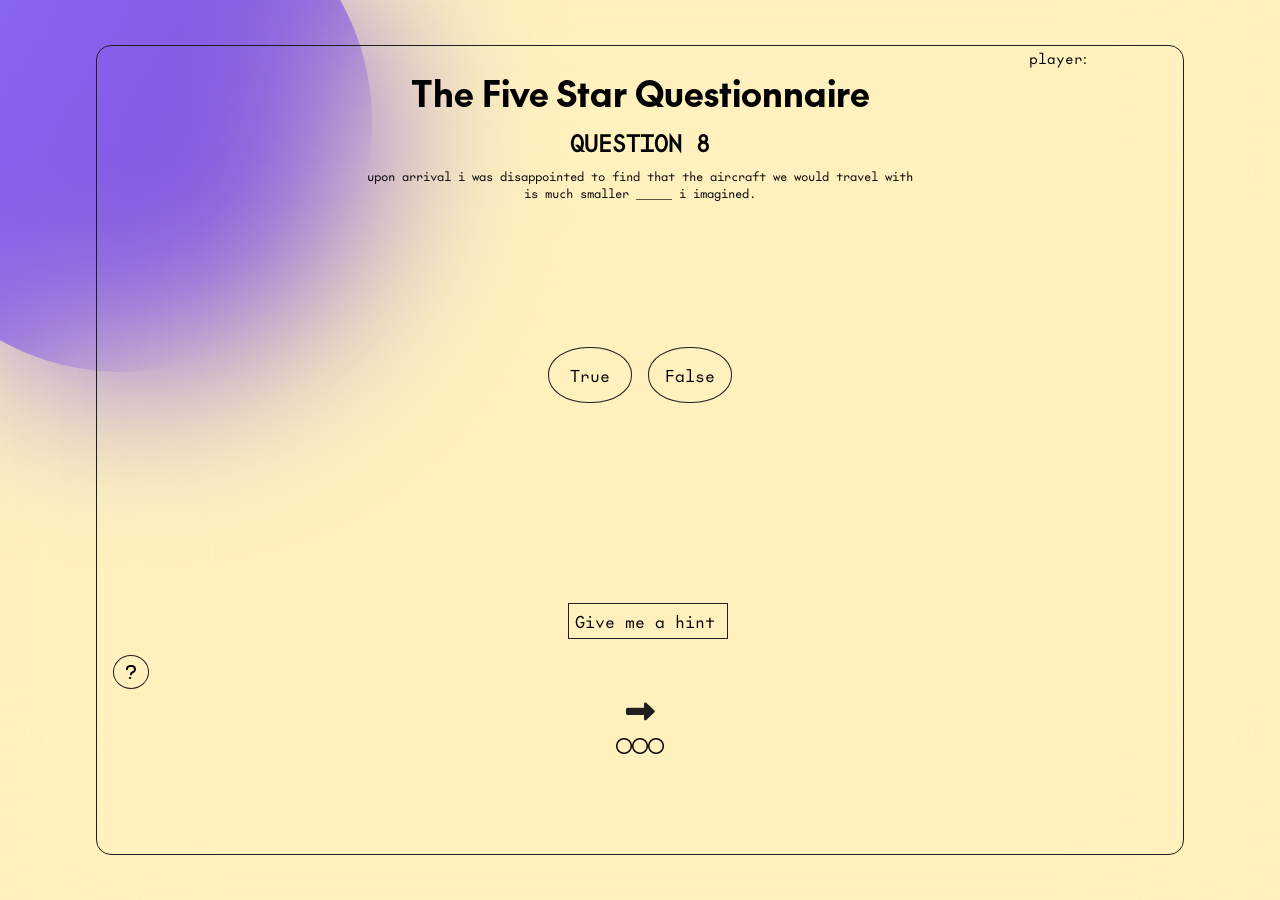
==== question8.html @ 8392b335 "files-config adding all the files and code for the questionnaire" ====
<!DOCTYPE html>
<html lang="en">

<head>
    <meta charset="UTF-8">
    <meta name="viewport" content="width=device-width, initial-scale=1.0">
    <title>Questionnaire</title>
    <link rel="stylesheet" href="./css/question8.css">
    <link rel="stylesheet" href="fontawesome/css/all.css">

</head>

<body>
    <div class="container">

        <div class="content">
            <section class="header">

                <div class="spnz">
                    <span id="player">player: <span id="player-name"></span> </span>

                </div>
                <H1>The Five Star Questionnaire</H1>
                <h3>QUESTION 8</h3>
                <P> upon arrival i was disappointed to find that the aircraft we would travel with<br>
                    is much smaller ______ i imagined.</P>
            </section>
            <section class="climax">
                <div class="options">
                    <div class="box">
                        <div class="option1">True</div>
                        <div class="option2">False</div>
                    </div>
                </div>
            </section>
            <section class="footer">
                <div class="fbox">
                    <div class="nav-options">
                        <div class="util">
                            <div class="clue">
                                <div class="cluet">You Lose a point<br> everytime you use<br> a hint</div>
                                <i class="fa-solid fa-question"></i>
                            </div>
                            <div class="bttnH">
                                <div class="hint">they're hiding from the <br>warriors by the riverbank.</div>
                                <div class="answer">Give me a hint</div>
                            </div>
                            <div class="idky"></div>
                        </div>
                        <div class="arrows">                          
                            <a href="">
                                <i class="fa-solid fa-right-long"></i>
                            </a>
                        </div>
                        <div class="circles">
                            <div class="dot1">
                                <i class="fa-regular fa-circle"></i>
                            </div>
                            <div class="dot">
                                <i class="fa-regular fa-circle"></i>
                            </div>
                            <div class="dot2">
                                <i class="fa-regular fa-circle"></i>
                            </div>
                        </div>
                    </div>
                </div>
            </section>
        </div>
    </div>
    <div class="glassy-overlay"></div>
    <canvas></canvas>
    <script src="./javascript/question8.js"></script>

</body>

</html>
---- css/question8.css ----
@font-face {
    font-family: coco;
    src: url(TestTheFuture-Bold-BF664581770dc3e.otf);
}

@font-face {
    font-family: coco2;
    src: url(TestTheFutureMono-Regular-BF664581770acd7.otf);
}

* {
    margin: 0;
    padding: 0;
    box-sizing: border-box;
    font-family: coco2;
}

body {
    background-color: rgb(255, 241, 187);
    height: 100vh;
    width: 100%;
}

.container {
    z-index: 3;
    height: 100%;
    position: absolute;
    top: 50%;
    left: 50%;
    transform: translate(-50%, -50%);
    place-content: center;
}


.content {
    position: relative;
    height: 90%;
    width: 85vw;
    margin: 1em;
    border: 1px solid #1e1e1e;
    border-radius: 15px;
    display: flex;
    flex-direction: column;
    overflow: hidden;
}

.header {
    flex: 1;

}

.spnz {
    margin-right: 6em;
    text-align: end;
}

#player {
    font-size: 14px;
}

#player-name {
    text-transform: capitalize;
}

h1 {
    font-family: coco;
    text-align: center;
    font-size: 2.2em;
}

h3 {
    text-align: center;
    margin: 0.4em;
    font-size: 1.4em;
}

.header p {
    text-align: center;
    font-size: 12px;
}

#br {
    display: none;
}

/*------------------Climax----------------------------------*/
.climax {
    flex: 1;

}

.options {
    margin-top: 2em;
    display: flex;
    justify-content: center;
    align-content: center;
}

.box {

    display: grid;
    grid-template-columns: repeat(2, 1fr);
    gap: 1em;
    text-align: center;
    font-size: 1em;
}

.option1 {
    padding: 1em;
    border: 1px solid #1e1e1e;
    border-radius: 48%;
    cursor: pointer;
}

.option1:hover {
    background-color: #1e1e1e;
    color: rgb(255, 241, 187);
}

.option2 {
    padding: 1em;
    border: 1px solid #1e1e1e;
    border-radius: 48%;
    cursor: pointer;
}

.option2:hover {
    background-color: #1e1e1e;
    color: rgb(255, 241, 187);
}

.option3 {
    padding: 1em;
    border: 1px solid #1e1e1e;
    border-radius: 48%;
    cursor: pointer;
}

.option3:hover {
    background-color: #1e1e1e;
    color: rgb(255, 241, 187);
}

.option4 {
    padding: 1em;
    border: 1px solid #1e1e1e;
    border-radius: 48%;
    cursor: pointer;
}

.option4:hover {
    background-color: #1e1e1e;
    color: rgb(255, 241, 187);
}

/*----------------------FOOOTER---------------------------------*/
.footer {
    flex: 1;

}

.nav-options {
    display: flex;
    flex-direction: column;
    align-items: center;
    cursor: pointer;
}

.util {
    display: flex;
    width: 100%;
    justify-content: center;
}

.clue {
    flex: 1;
    padding-left: 1em;
    margin-top: 2em;
}

.cluet {
    font-size: 10px;
    background-color: #1e1e1e;
    color: rgb(255, 241, 187);
    padding: 0.5em;
    border-radius: 5px;
    transition: 1s ease;
    opacity: 0;
    width: 70%;
}

.cluet br {
    display: none;
}

.fa-question {
    padding: 0.5em 0.7em 0.5em 0.7em;
    border: 1px solid #1e1e1e;
    border-radius: 50%;
    cursor: pointer;
    transition: 0.8s ease;
}

.fa-question:hover {
    color: rgb(255, 241, 187);
    background-color: #1e1e1e;
    border: none;
}

.bttnH {
    flex: 1;
}

.hint {
    opacity: 0;
    text-align: center;
    font-size: 12px;
}

.hint br {
    display: none;
}

.answer {
    margin: 0 auto;
    padding: 0.4em;
    border: 1px solid #1e1e1e;
    margin-bottom: 1em;
    transition: 1s;
    width: 160px;
}

.answer:hover {
    background-color: #1e1e1e;
    color: rgb(255, 241, 187);
}

.idky {
    flex: 1;
}

.arrows a {
    text-decoration: none;
    color: #1e1e1e;
    font-size: 1.8em;
    cursor: pointer;
}

.circles {
    display: flex;
    justify-content: center;
    margin-top: 0.3em;
}

.dot1 {
    animation: dot1 4s infinite ease;
}

.dot2 {
    animation: dot2 4s infinite ease;
}


/*------------------------options section------------------------------*/

/*---------------------------------Blur background--------------------------------*/
canvas {
    height: 500px;
    width: 500px;
    margin-top: -8em;
    margin-left: -8em;
    background: linear-gradient(300deg, #fe4124, #6520a1, #8969fe);
    border-radius: 50%;
    animation: grady 8s linear infinite;
    background-size: 400% 400%;
}

.glassy-overlay {
    position: fixed;
    top: 0;
    left: 0;
    width: 100%;
    height: 100%;
    background: rgba(255, 255, 255, 0.05);
    -webkit-backdrop-filter: blur(90px);
    backdrop-filter: blur(90px);
    pointer-events: none;
}

/* ---------------------------------animations------------------------------------------ */
@keyframes grady {
    0% {
        background-position: 0% 50%;
    }

    50% {
        background-position: 100% 50%;
    }

    100% {
        background-position: 0% 50%;
    }
}

@keyframes spinner {
    from {
        transform: rotate(0deg);
    }

    to {
        transform: rotate(360deg);
    }
}

@keyframes apinner {
    from {
        transform: rotate(0deg);
    }

    to {
        transform: rotate(-360deg);
    }
}

@keyframes dot2 {
    0% {
        padding-left: 0;
    }

    50% {
        padding-left: 2em;
    }

    100% {
        padding-left: 0;
    }
}

@keyframes dot1 {
    0% {
        padding-right: 0;
    }

    50% {
        padding-right: 2em;
    }

    100% {
        padding-right: 0;
    }
}

/*-----------------------------------MEDIA QUERIES------------------------------------*/


@media(max-width: 480px) {
    canvas {
        height: 300px;
        width: 300px;
        margin-top: -3.5em;
        margin-left: -1em;
    }


    .spnz {
        text-align: center;
        margin: 0;
    }

    h1 {
        font-size: 1.4em;
    }

    .box {
        font-size: 1em;
    }

    .header {
        display: flex;
        flex-direction: column;
        justify-content: end;
    }

    .header p {
        font-size: 0.8em;
    }

    .climax {
        display: flex;
        flex-direction: column;
        justify-content: center;

    }

    .hint {
        text-align: center;
        ;
    }
    #br{
        display: block;
    }
}

@media(max-width:400px) {
    .circles {
        font-size: 0.7em;
        margin-top: 0em;
        margin-bottom: 0.4em;
    }

    .header p {
        font-size: 12px;
    }

    .box {
        font-size: 0.9em;
    }

}


@media(max-width: 380px) {
    #player {
        font-size: 12px;
    }

    h1 {
        font-size: 1.2em;
    }

    h3 {
        font-size: 1em;
    }

    .header p {
        font-size: 12px;
    }

    .box {
        font-size: 0.8em;
    }

    .clue {
        padding-left: 0.5em;
    }

    .fa-question {
        font-size: 0.8em;
    }

    .hint {
        font-size: 11px;
    }

    .answer {
        font-size: 14px;
        text-align: center;
        width: 100%;
        margin-bottom: 0.4em;
    }

    .circles {
        font-size: 0.7em;
        margin-top: 0em;
        margin-bottom: 0.4em;
    }
}

@media (max-height:500px) {
    h1 {
        margin-top: 0.2em;
        font-size: 1.4em;
    }

    .spnz {
        margin-top: 3.4em;
        margin-right: 0.1em;
        text-align: center;
        font-size: 0.4em;
    }

    #player {
        font-size: 10px;
    }

    h3 {
        font-size: 1em;
    }

    .content p {
        font-size: 0.7em;
    }

    .options {
        font-size: 0.6em;
    }

    .icons {
        font-size: 0.7em;
    }

    .clue {
        margin-bottom: 6em;
        font-size: 0.7em;
    }

    .cluet {
        font-size: 8px;
    }

    .hint {
        font-size: 0.6em;
        opacity: 0;
    }

    .answer {
        border: 1px solid #1e1e1e;
        margin: 0.6em;
        font-size: 0.7em;
    }

    .nav-options {
        margin-top: 1.7em;
    }

    .arrows {
        font-size: 0.8em;
    }

    .circles {
        font-size: 0.7em;
    }
}

@media (max-height:400px) {
    h1 {
        margin-top: 0.2em;
        font-size: 1em;
    }

    .spnz {
        margin-top: 3.4em;
        margin-right: 0.1em;
        text-align: center;
        font-size: 0.2em;
    }

    h3 {
        font-size: 1em;
    }

    .content p {
        font-size: 0.7em;
    }

    .options {
        font-size: 0.6em;
    }

    .icons {
        font-size: 0.7em;
    }

    .clue {
        margin-bottom: 6em;
        font-size: 0.7em;
    }

    .cluet {
        font-size: 8px;
    }

    .hint {
        font-size: 0.5em;
        opacity: 0;
    }

    .answer {
        border: 1px solid #1e1e1e;
        margin: 0.6em;
        font-size: 0.7em;
    }

    .nav-options {
        margin-top: 1.4em;
    }

    .arrows {
        font-size: 0.8em;
    }

    .circles {
        font-size: 0.5em;
    }
}
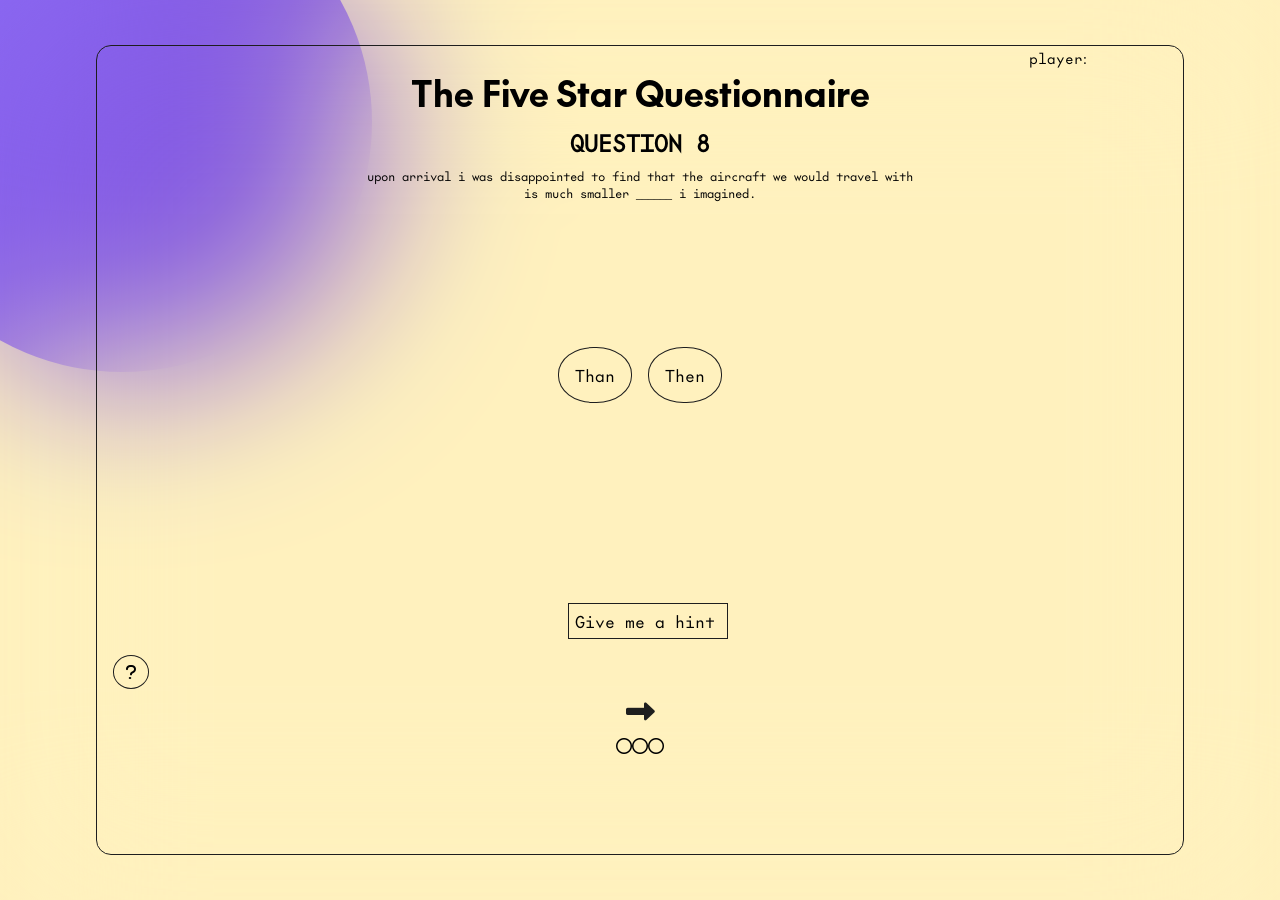
==== commit 2d6ed970: "Update question8.html" ====
--- a/question8.html
+++ b/question8.html
@@ -1,77 +1,79 @@
 <!DOCTYPE html>
 <html lang="en">
+  <head>
+    <meta charset="UTF-8" />
+    <meta name="viewport" content="width=device-width, initial-scale=1.0" />
+    <title>Questionnaire</title>
+    <link rel="stylesheet" href="./css/question8.css" />
+    <link rel="stylesheet" href="fontawesome/css/all.css" />
+  </head>
 
-<head>
-    <meta charset="UTF-8">
-    <meta name="viewport" content="width=device-width, initial-scale=1.0">
-    <title>Questionnaire</title>
-    <link rel="stylesheet" href="./css/question8.css">
-    <link rel="stylesheet" href="fontawesome/css/all.css">
-
-</head>
-
-<body>
+  <body>
     <div class="container">
-
-        <div class="content">
-            <section class="header">
-
-                <div class="spnz">
-                    <span id="player">player: <span id="player-name"></span> </span>
-
+      <div class="content">
+        <section class="header">
+          <div class="spnz">
+            <span id="player">player: <span id="player-name"></span> </span>
+          </div>
+          <h1>The Five Star Questionnaire</h1>
+          <h3>QUESTION 8</h3>
+          <p>
+            upon arrival i was disappointed to find that the aircraft we would
+            travel with<br />
+            is much smaller ______ i imagined.
+          </p>
+        </section>
+        <section class="climax">
+          <div class="options">
+            <div class="box">
+              <div class="option1">Than</div>
+              <div class="option2">Then</div>
+            </div>
+          </div>
+        </section>
+        <section class="footer">
+          <div class="fbox">
+            <div class="nav-options">
+              <div class="util">
+                <div class="clue">
+                  <div class="cluet">
+                    You Lose a point<br />
+                    everytime you use<br />
+                    a hint
+                  </div>
+                  <i class="fa-solid fa-question"></i>
                 </div>
-                <H1>The Five Star Questionnaire</H1>
-                <h3>QUESTION 8</h3>
-                <P> upon arrival i was disappointed to find that the aircraft we would travel with<br>
-                    is much smaller ______ i imagined.</P>
-            </section>
-            <section class="climax">
-                <div class="options">
-                    <div class="box">
-                        <div class="option1">True</div>
-                        <div class="option2">False</div>
-                    </div>
+                <div class="bttnH">
+                  <div class="hint">
+                    they're hiding from the <br />warriors by the riverbank.
+                  </div>
+                  <div class="answer">Give me a hint</div>
                 </div>
-            </section>
-            <section class="footer">
-                <div class="fbox">
-                    <div class="nav-options">
-                        <div class="util">
-                            <div class="clue">
-                                <div class="cluet">You Lose a point<br> everytime you use<br> a hint</div>
-                                <i class="fa-solid fa-question"></i>
-                            </div>
-                            <div class="bttnH">
-                                <div class="hint">they're hiding from the <br>warriors by the riverbank.</div>
-                                <div class="answer">Give me a hint</div>
-                            </div>
-                            <div class="idky"></div>
-                        </div>
-                        <div class="arrows">                          
-                            <a href="">
-                                <i class="fa-solid fa-right-long"></i>
-                            </a>
-                        </div>
-                        <div class="circles">
-                            <div class="dot1">
-                                <i class="fa-regular fa-circle"></i>
-                            </div>
-                            <div class="dot">
-                                <i class="fa-regular fa-circle"></i>
-                            </div>
-                            <div class="dot2">
-                                <i class="fa-regular fa-circle"></i>
-                            </div>
-                        </div>
-                    </div>
+                <div class="idky"></div>
+              </div>
+              <div class="arrows">
+                <a href="">
+                  <i class="fa-solid fa-right-long"></i>
+                </a>
+              </div>
+              <div class="circles">
+                <div class="dot1">
+                  <i class="fa-regular fa-circle"></i>
                 </div>
-            </section>
-        </div>
+                <div class="dot">
+                  <i class="fa-regular fa-circle"></i>
+                </div>
+                <div class="dot2">
+                  <i class="fa-regular fa-circle"></i>
+                </div>
+              </div>
+            </div>
+          </div>
+        </section>
+      </div>
     </div>
     <div class="glassy-overlay"></div>
     <canvas></canvas>
     <script src="./javascript/question8.js"></script>
-
-</body>
-
-</html>+  </body>
+</html>
